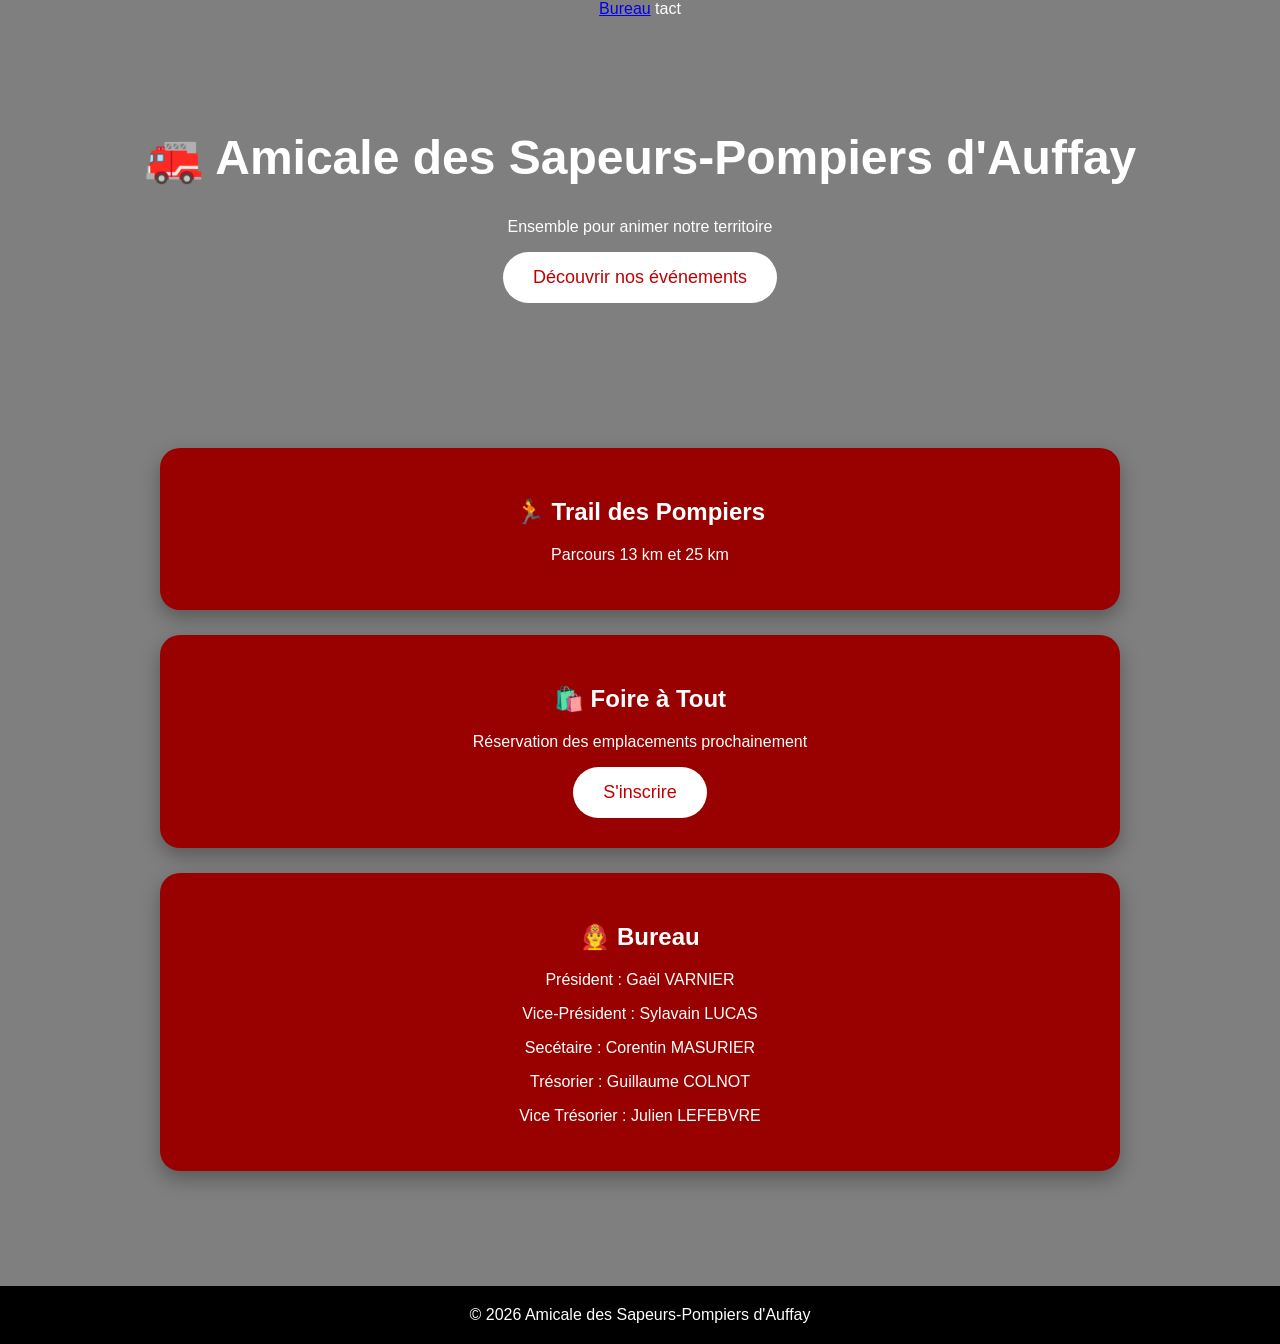
==== index.html @ 93cd4f18 "Update index.html" ====
<!DOCTYPE html>
<html lang="fr">
<head>
<meta charset="UTF-8">
<meta name="viewport" content="width=device-width, initial-scale=1.0">
<title>Amicale des Sapeurs-Pompiers d'Auffay</title>

    <nav>
<a href="#l</a>
<a hrefoire à Tout</a>
<a href="#bureau">Bureau</a>
tact</a>
</nav>
    
<style>
body{
    margin:0;
    font-family:Arial,sans-serif;
   background:
linear-gradient(rgba(0,0,0,0.5),rgba(0,0,0,0.5)),
url("https://medias.lecourriercauchois.fr/photos/1200/355382/");

background-size:cover;
background-position:center;
    color:white;
    text-align:center;
}

header{
    padding:80px 20px;
}

h1{
    font-size:3em;
}

section{
    padding:40px 20px;
}

.card{
    background:#990000;
    border-radius:20px;
    padding:30px;
    margin:25px auto;
    max-width:900px;
    box-shadow:0 8px 20px rgba(0,0,0,0.3);
    transition:0.3s;
}
    .card:hover{
        transform:translateY(-5px);
    }

button{
    background:white;
    color:#c00000;
    border:none;
    padding:15px 30px;
    border-radius:30px;
    font-size:18px;
    cursor:pointer;
}

footer{
    margin-top:50px;
    padding:20px;
    background:black;
}
</style>

</head>

<body>

<header>
<h1>🚒 Amicale des Sapeurs-Pompiers d'Auffay</h1>
<p>Ensemble pour animer notre territoire</p>

<button>Découvrir nos événements</button>
</header>

<section>

<div class="card">
<h2>🏃 Trail des Pompiers</h2>
<p>Parcours 13 km et 25 km</p>
    <a clas="https://sites.google.com/view/traildespompiersdauffay/accueil"
    Voir site du trail
        </a>
    
</div>

<div class="card">
<h2>🛍️ Foire à Tout</h2>
<p>Réservation des emplacements prochainement</p>
    <button>S'inscrire</</button>
</div>

<div class="card">
<h2>👨‍🚒 Bureau</h2>
<p>Président : Gaël VARNIER</p>
    <p>Vice-Président : Sylavain LUCAS</p>
    <p>Secétaire : Corentin MASURIER</p>
    <p>Trésorier : Guillaume COLNOT</p>
    <p>Vice Trésorier : Julien LEFEBVRE</p>
</div>

</section>

<footer>
© 2026 Amicale des Sapeurs-Pompiers d'Auffay
</footer>

</body>
</html>
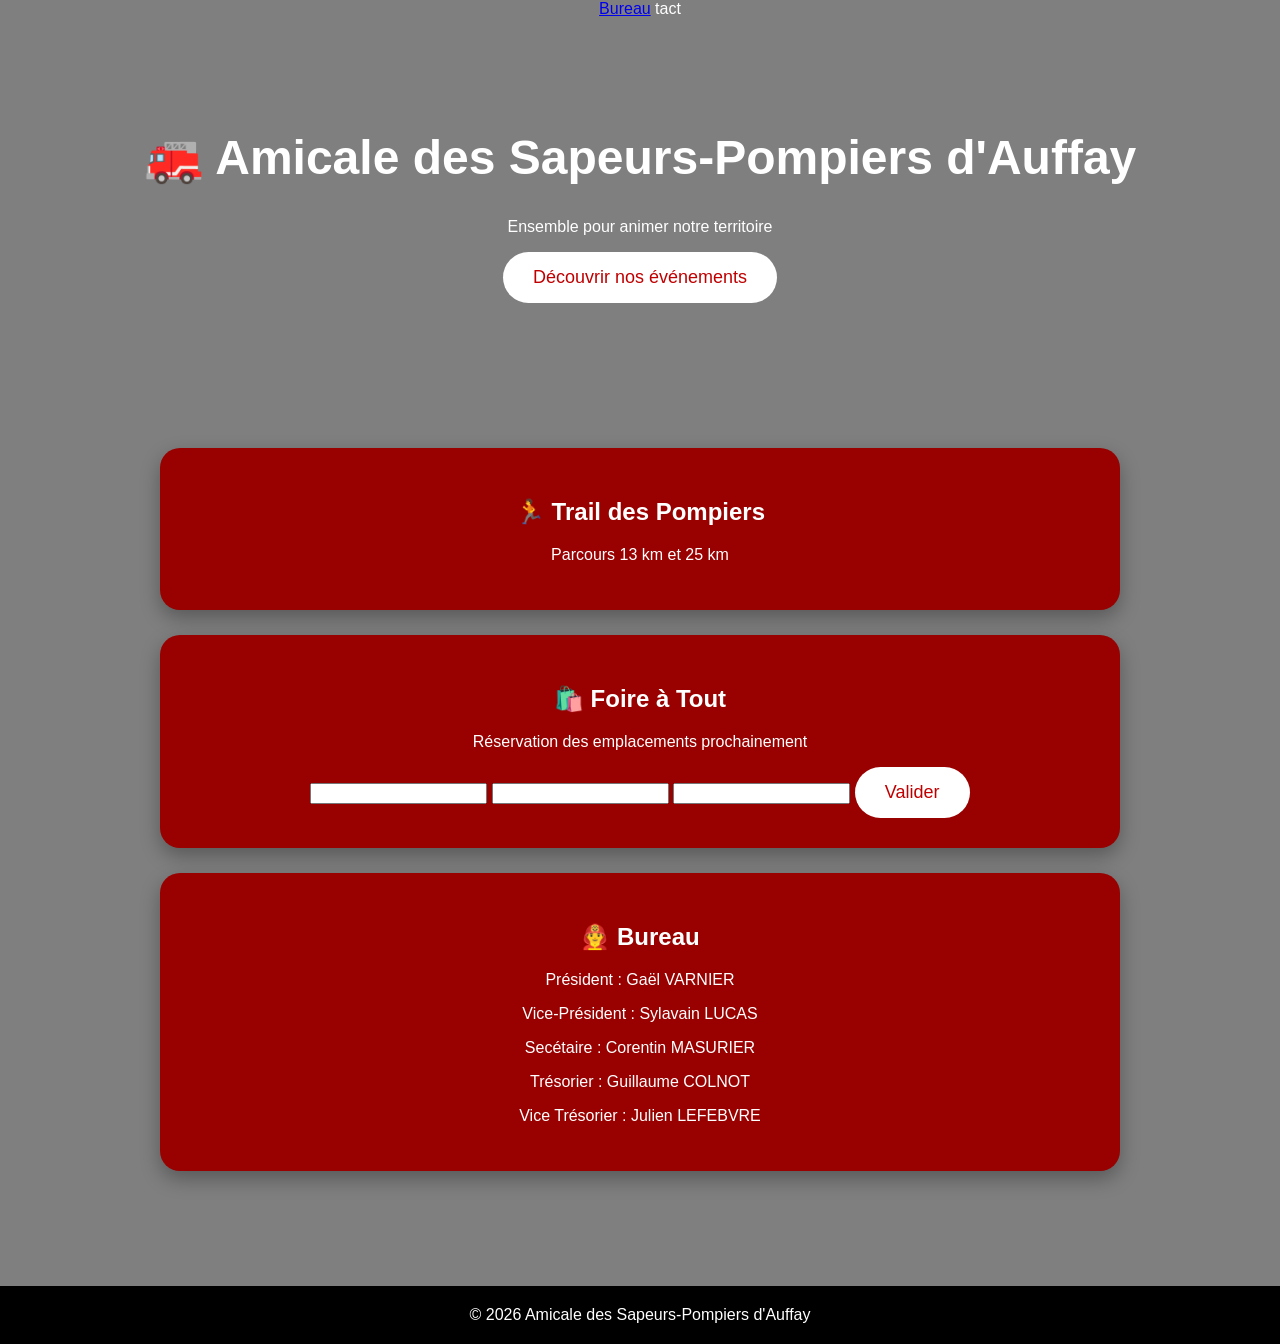
==== commit 02f17ec5: "Update index.html" ====
--- a/index.html
+++ b/index.html
@@ -93,7 +93,17 @@
 <div class="card">
 <h2>🛍️ Foire à Tout</h2>
 <p>Réservation des emplacements prochainement</p>
-    <button>S'inscrire</</button>
+   <form id="inscription">
+
+<input type="text" id="nom">
+<input type="text" id="prenom">
+<input type="email" id="mail">
+
+<button>
+Valider
+</button>
+
+</form>
 </div>
 
 <div class="card">
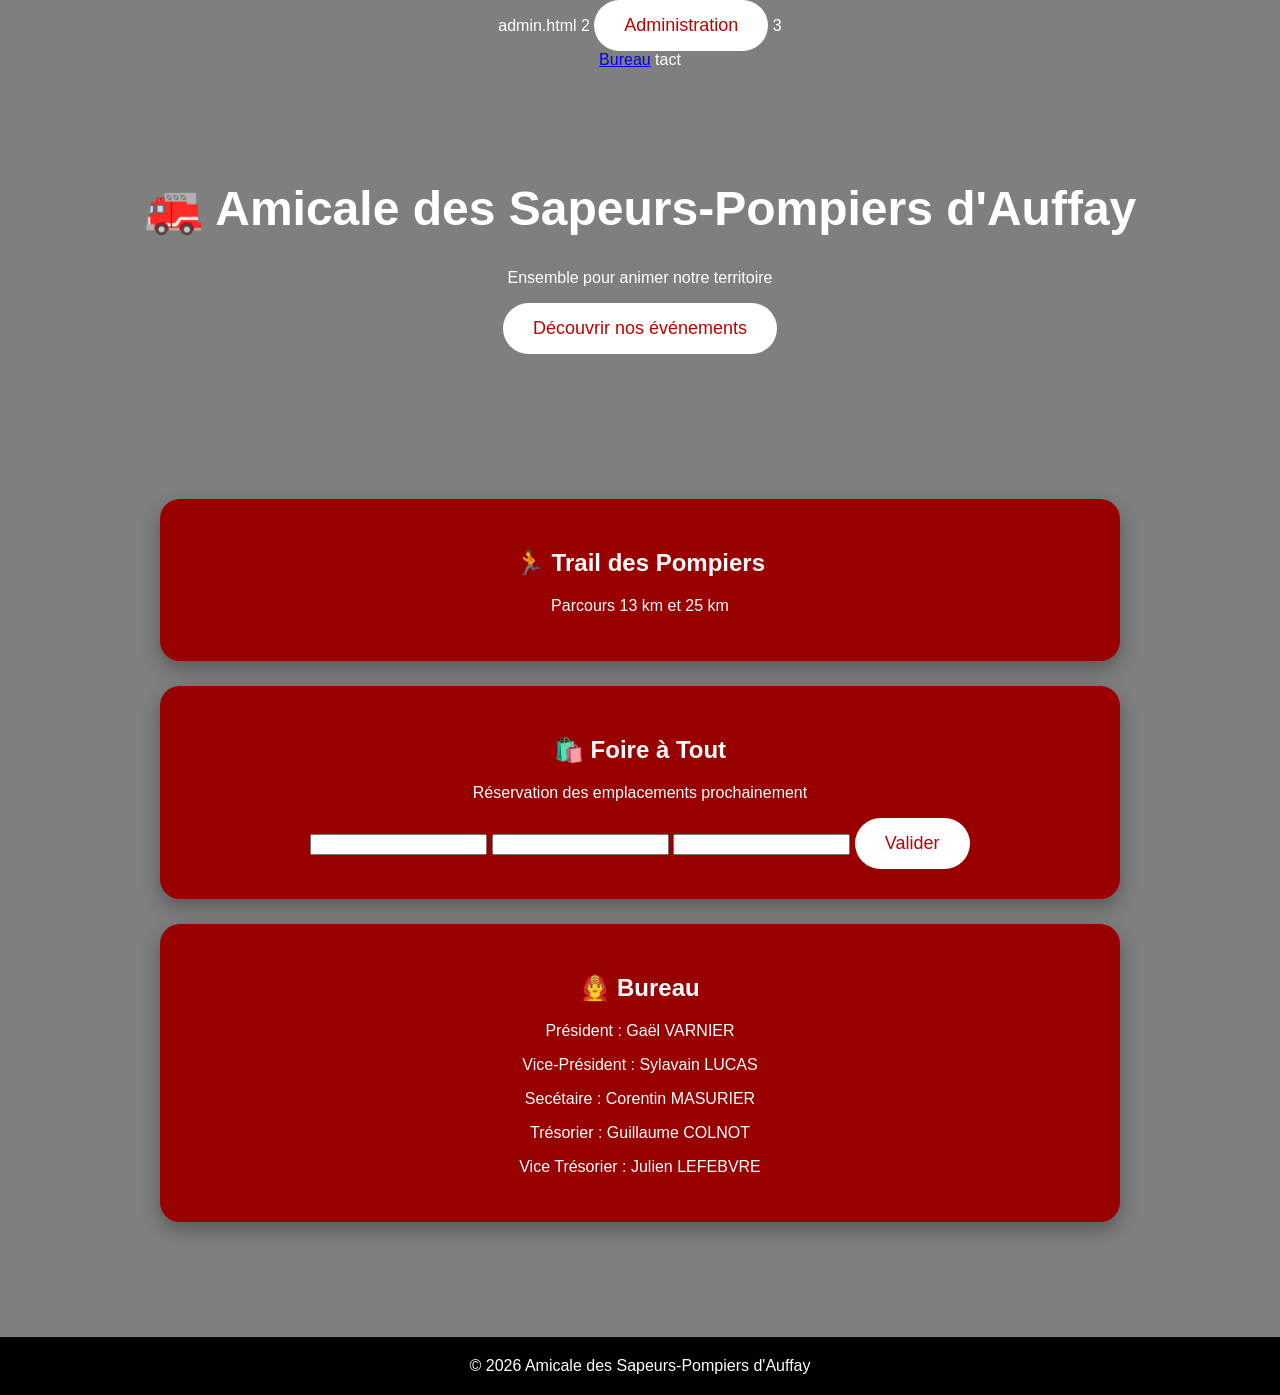
==== commit aa73ef58: "Update index.html" ====
--- a/index.html
+++ b/index.html
@@ -5,6 +5,11 @@
 <meta name="viewport" content="width=device-width, initial-scale=1.0">
 <title>Amicale des Sapeurs-Pompiers d'Auffay</title>
 
+    admin.html
+2
+<button>Administration</button>
+3
+</a>
     <nav>
 <a href="#l</a>
 <a hrefoire à Tout</a>
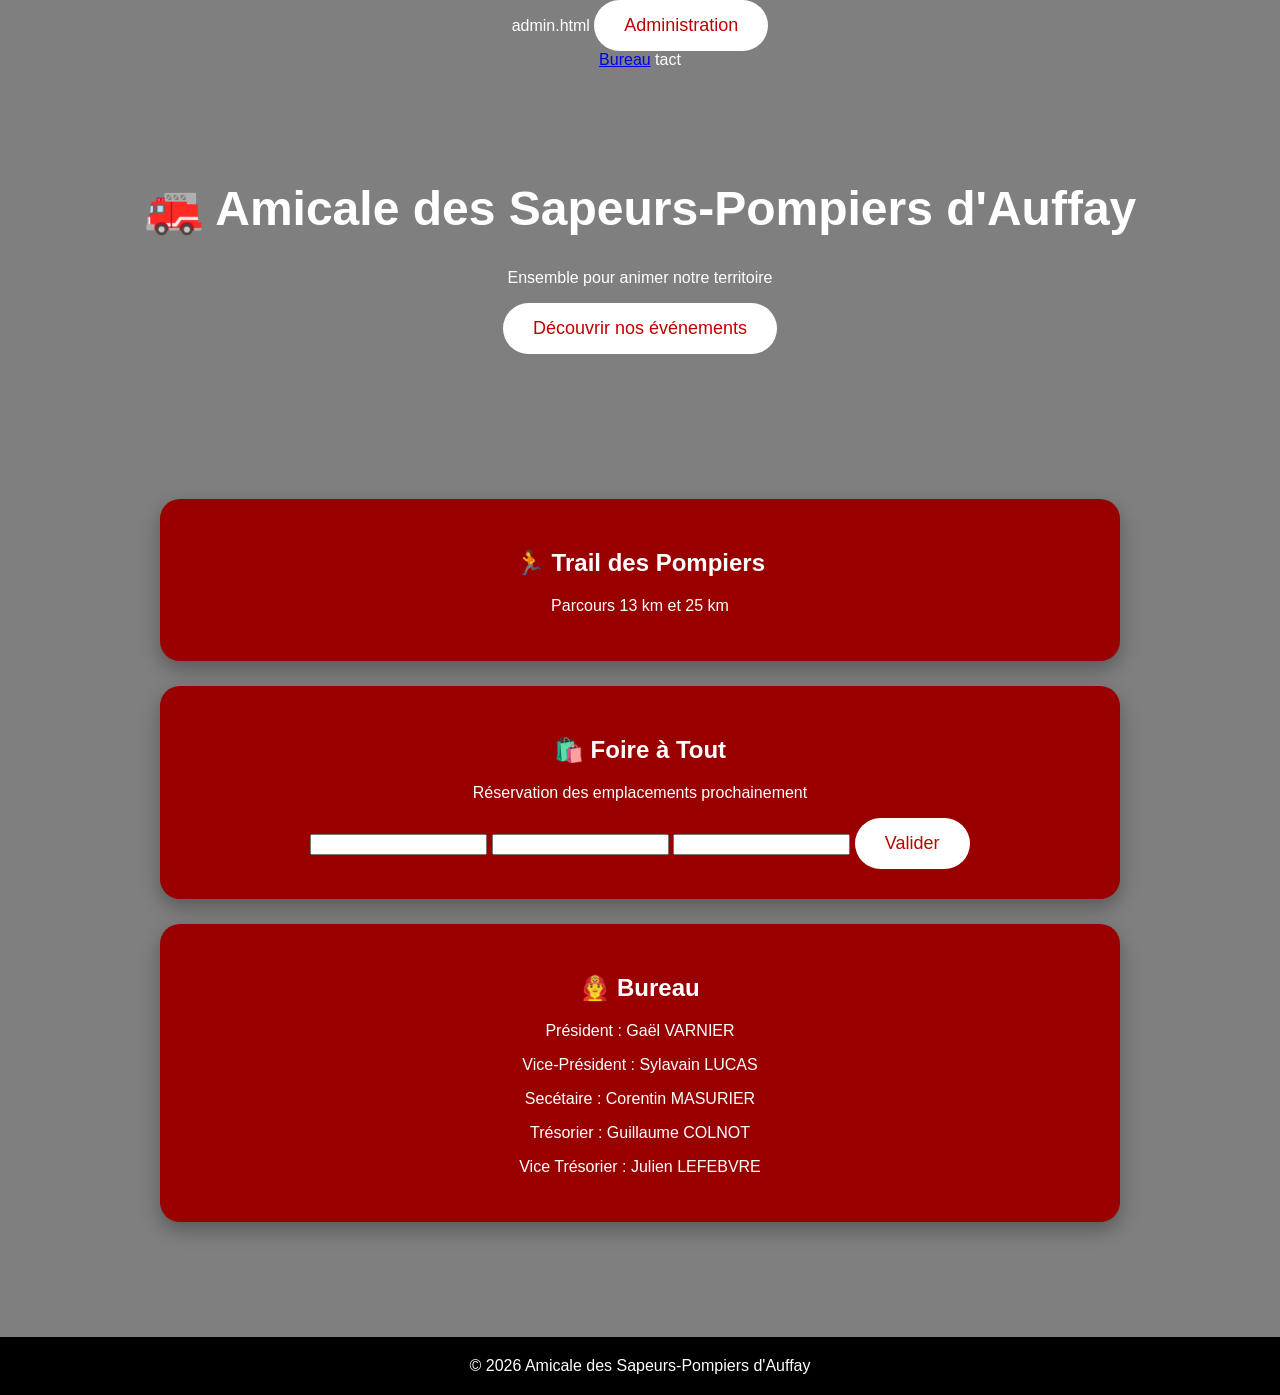
==== commit 85faaf58: "Update index.html" ====
--- a/index.html
+++ b/index.html
@@ -6,9 +6,9 @@
 <title>Amicale des Sapeurs-Pompiers d'Auffay</title>
 
     admin.html
-2
+
 <button>Administration</button>
-3
+
 </a>
     <nav>
 <a href="#l</a>
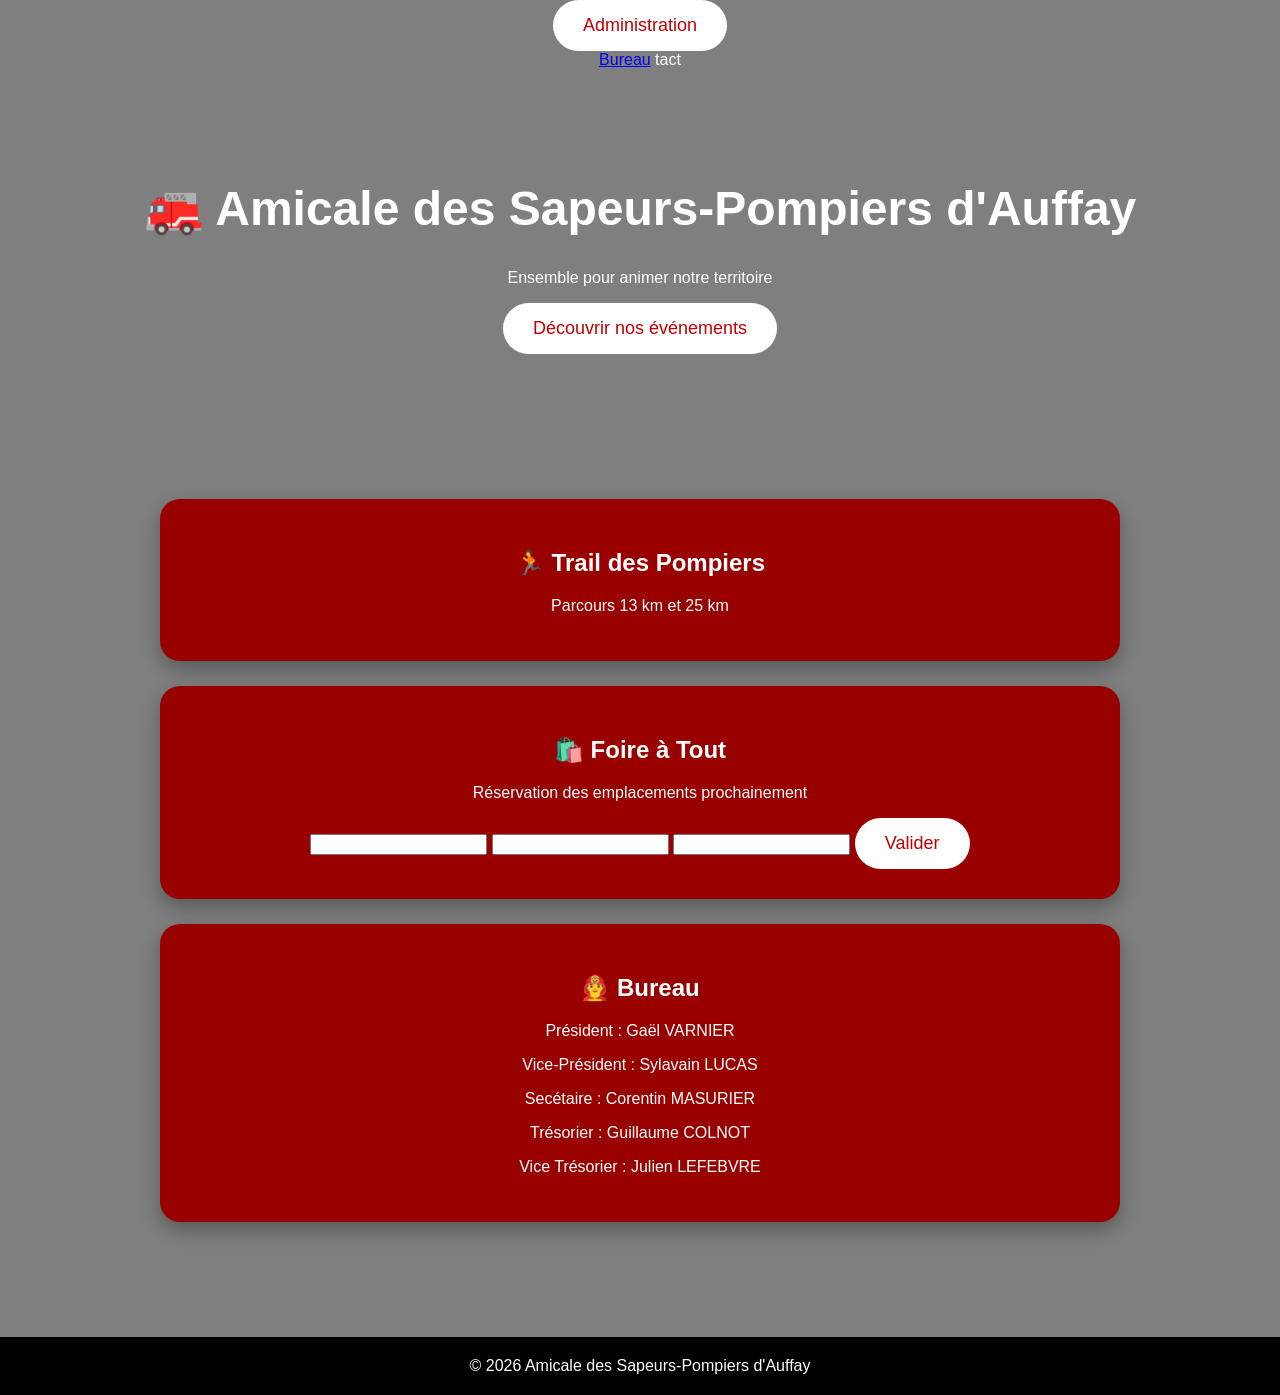
==== commit 7ee2b5eb: "Update index.html" ====
--- a/index.html
+++ b/index.html
@@ -5,11 +5,10 @@
 <meta name="viewport" content="width=device-width, initial-scale=1.0">
 <title>Amicale des Sapeurs-Pompiers d'Auffay</title>
 
-    admin.html
-
-<button>Administration</button>
-
+<a href="admin.html">
+    <button>Administration</button>
 </a>
+    
     <nav>
 <a href="#l</a>
 <a hrefoire à Tout</a>
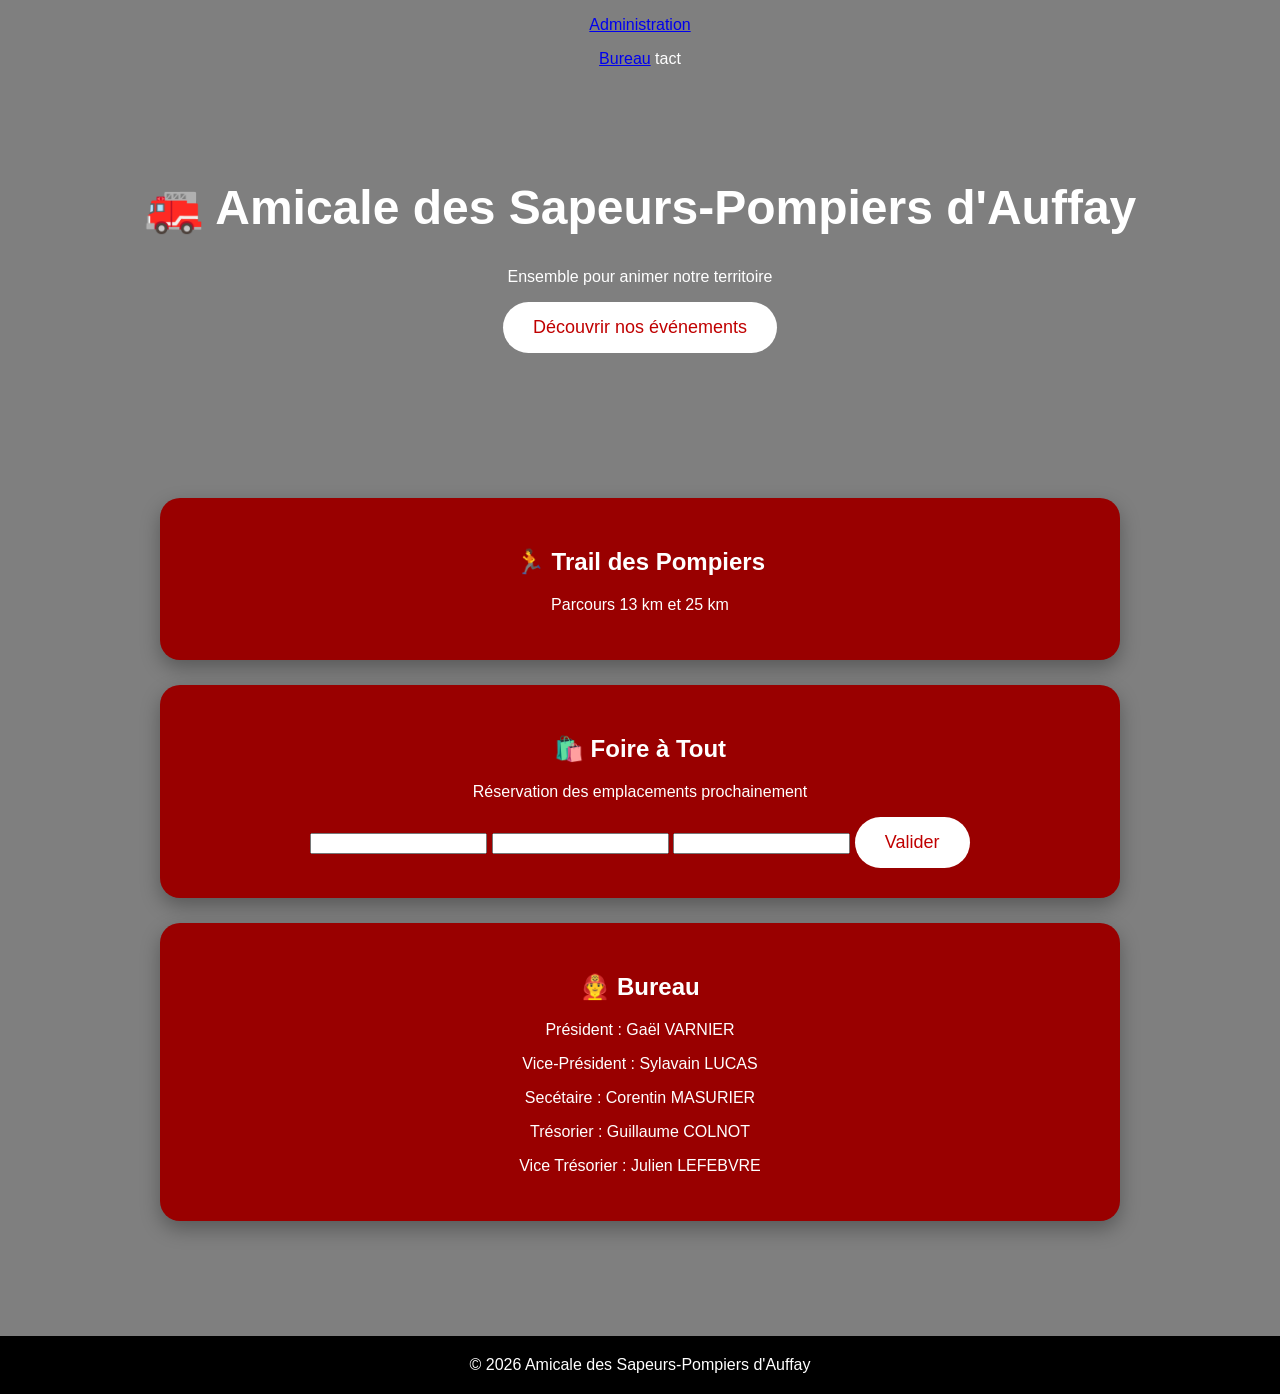
==== commit 2ce14221: "Update index.html" ====
--- a/index.html
+++ b/index.html
@@ -5,9 +5,9 @@
 <meta name="viewport" content="width=device-width, initial-scale=1.0">
 <title>Amicale des Sapeurs-Pompiers d'Auffay</title>
 
-<a href="admin.html">
-    <button>Administration</button>
-</a>
+<p>
+    <a href="admin.html">Administration</a>
+</p>
     
     <nav>
 <a href="#l</a>
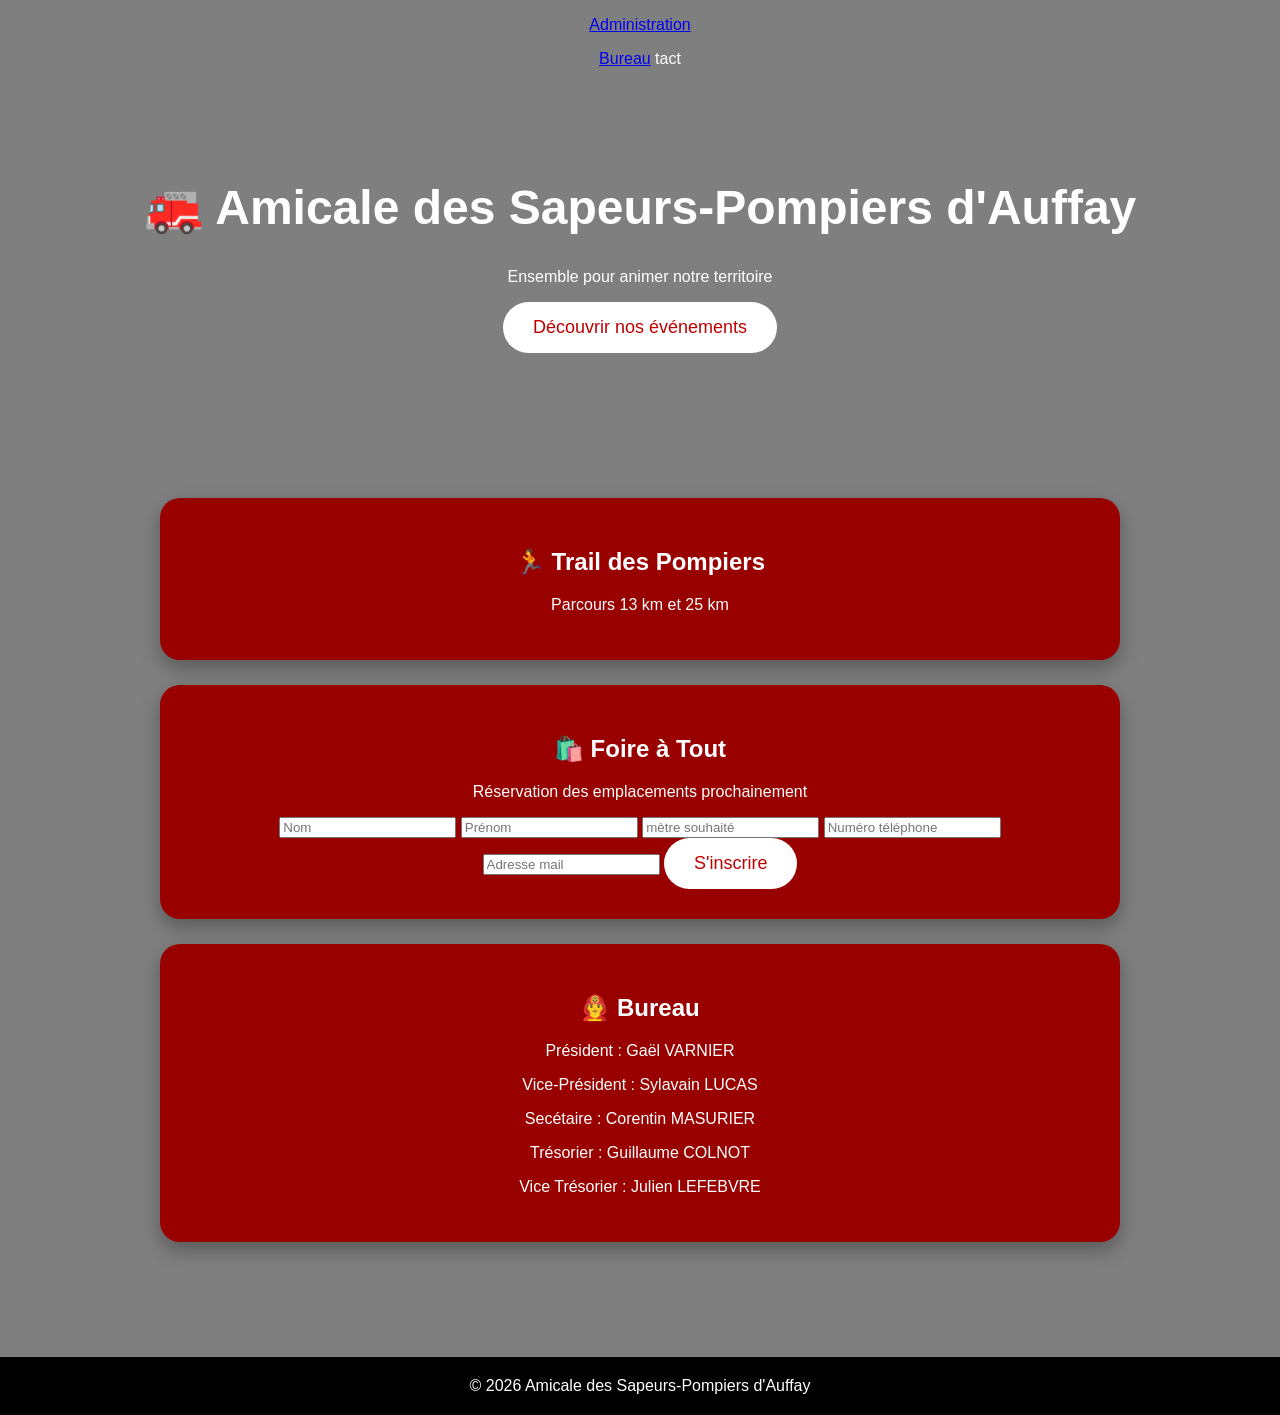
==== commit c7e763dd: "Update index.html" ====
--- a/index.html
+++ b/index.html
@@ -97,17 +97,35 @@
 <div class="card">
 <h2>🛍️ Foire à Tout</h2>
 <p>Réservation des emplacements prochainement</p>
-   <form id="inscription">
+    <form id="inscriptionForm">
+    <input type="text" id="nom" placeholder="Nom" required>
+    <input type="text" id="prenom" placeholder="Prénom" required>
+        <input type="text" id="mètre souhaité" placeholder="mètre souhaité" required>
+        <input type="text" id="numéro de téléphone" placeholder="Numéro téléphone" required>
+        <input type="text" id="mail" placeholder="Adresse mail" required>
 
-<input type="text" id="nom">
-<input type="text" id="prenom">
-<input type="email" id="mail">
+    <button type="submit">S'inscrire</button>
+</form>
+   <script>
+document.getElementById("inscriptionForm").addEventListener("submit", function(e){
 
-<button>
-Valider
-</button>
+    e.preventDefault();
 
-</form>
+    let inscrits = JSON.parse(localStorage.getItem("inscrits")) || [];
+
+    inscrits.push({
+        nom: document.getElementById("nom").value,
+        prenom: document.getElementById("prenom").value
+    });
+
+    localStorage.setItem("inscrits", JSON.stringify(inscrits));
+
+    alert("Inscription enregistrée");
+
+});
+</script>
+
+
 </div>
 
 <div class="card">
